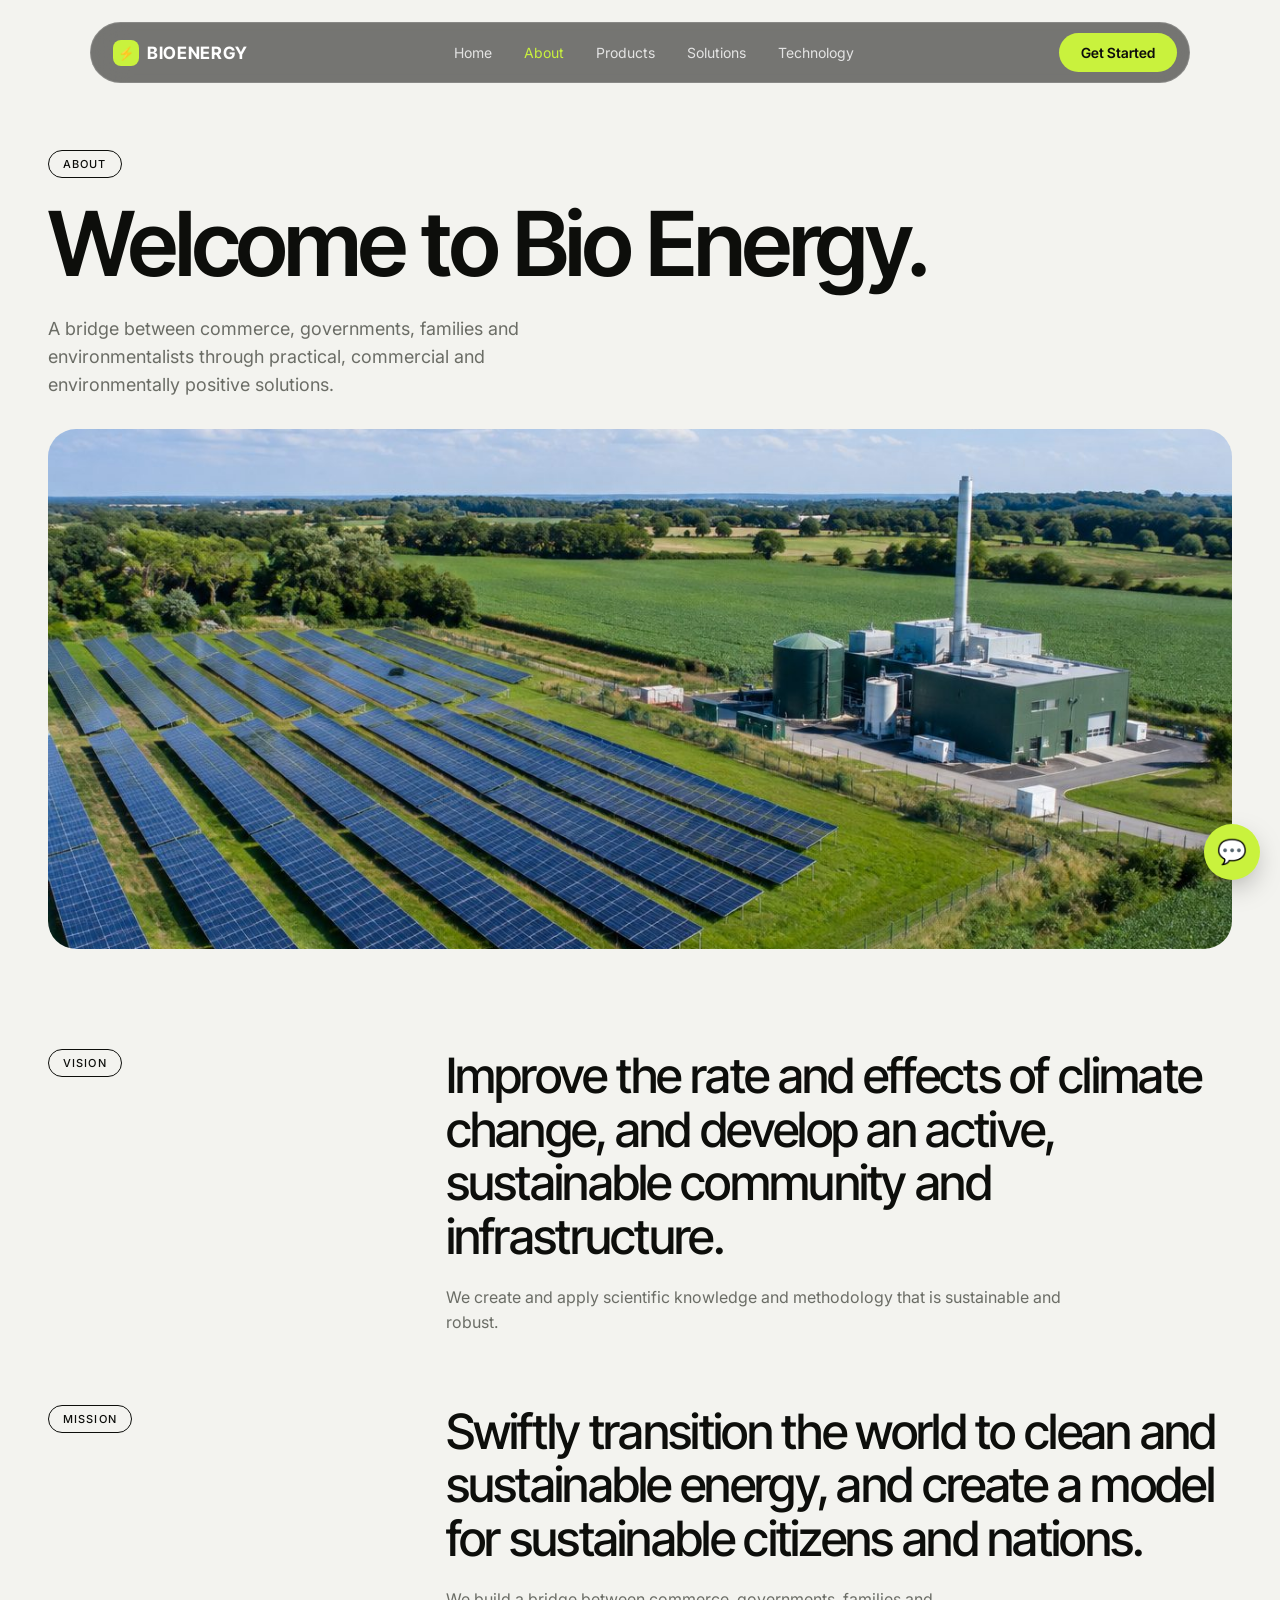
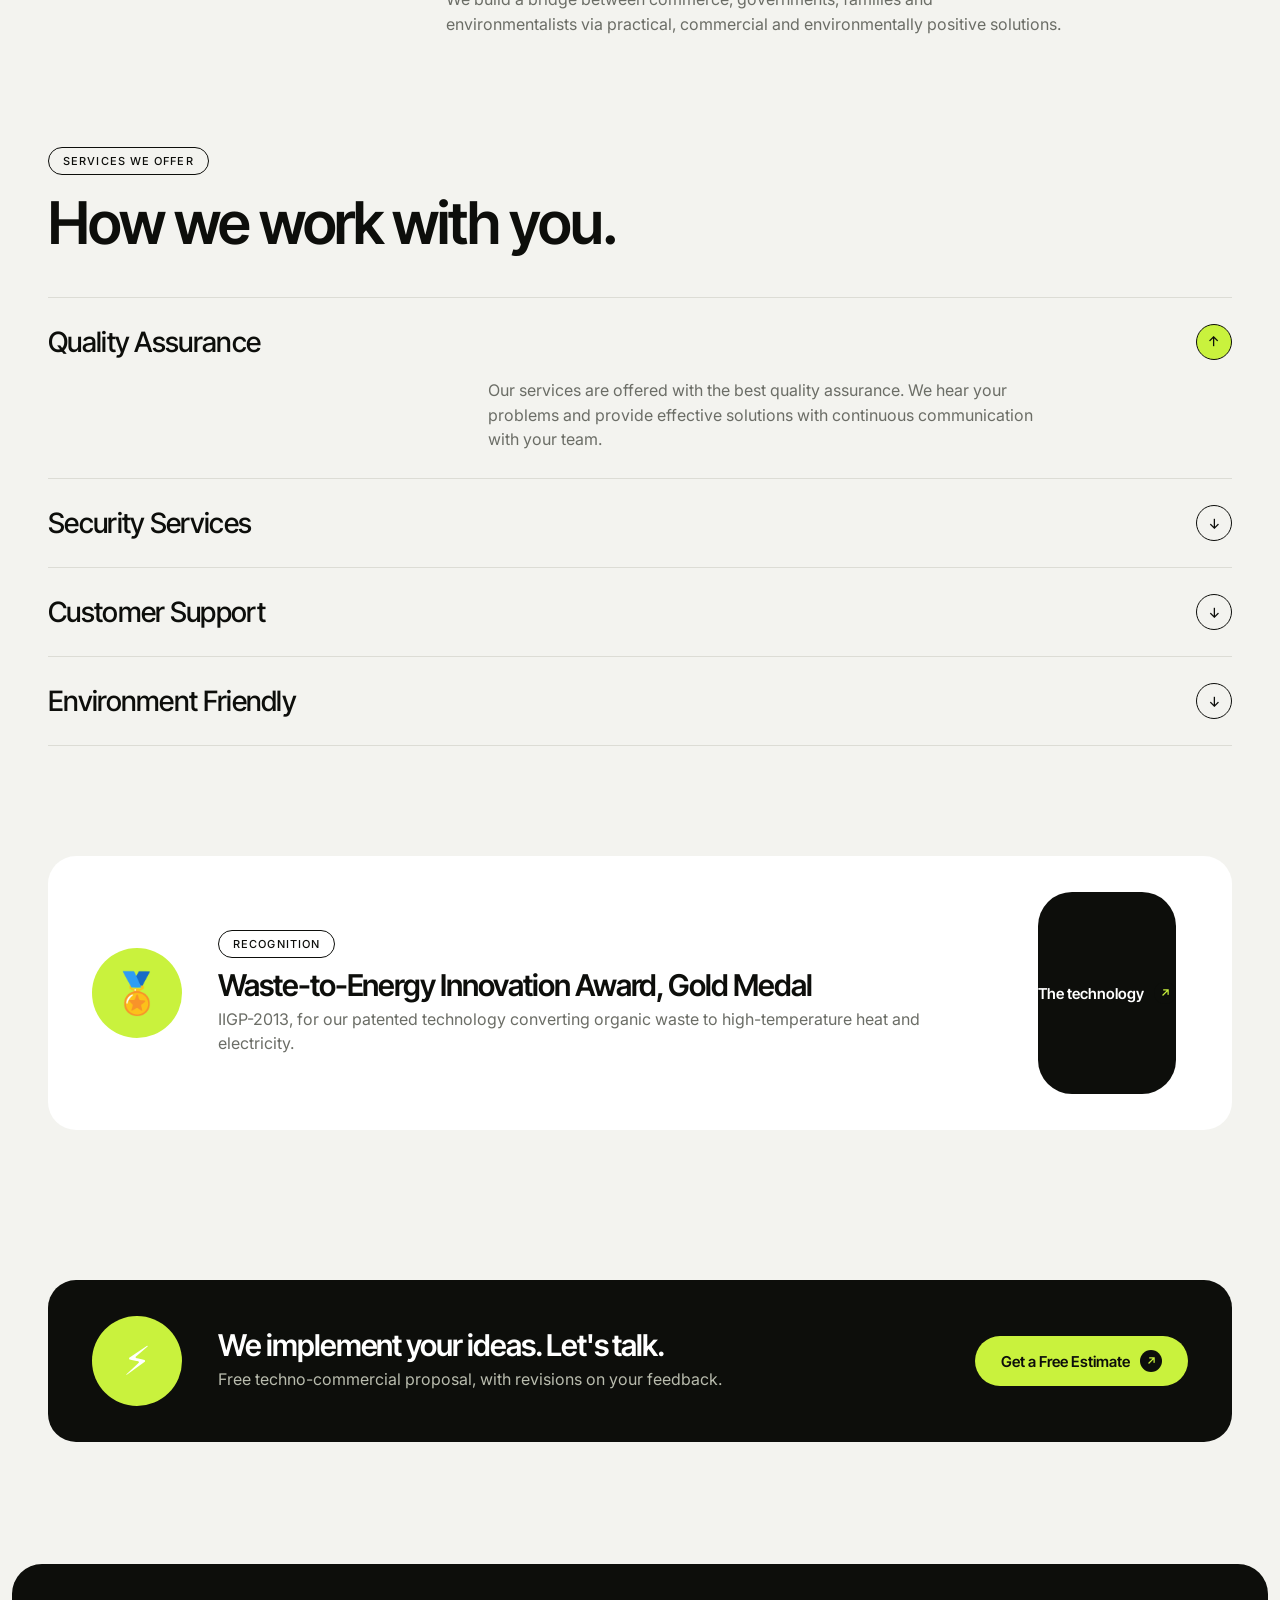
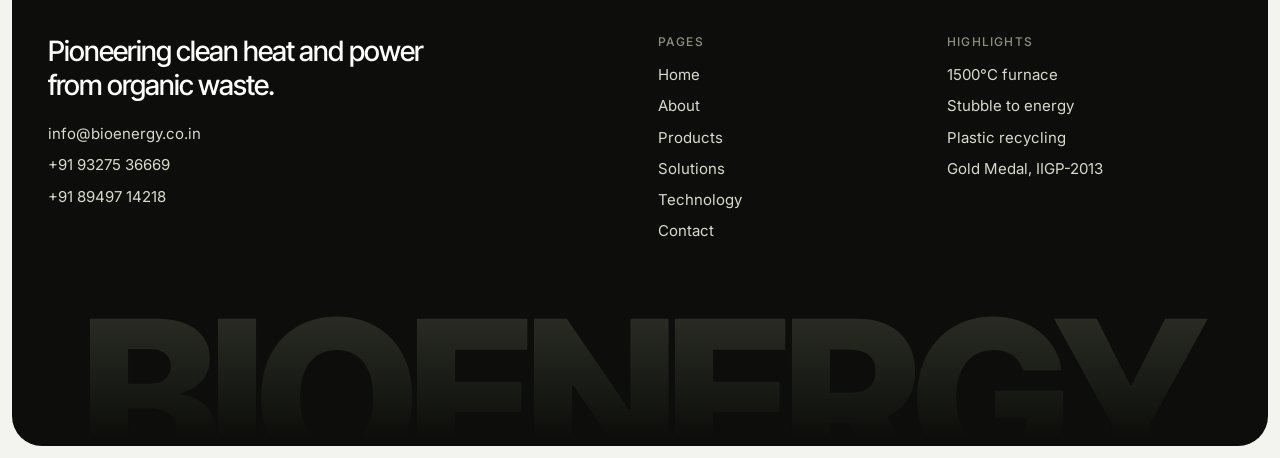
==== about.html @ 510d6e25 "Bioenergy Option B: six-page website redesign Co-Authored-By: Claude Sonnet 5.5 <noreply@anthropic.c" ====
<!DOCTYPE html>
<html lang="en"><head><meta charset="utf-8"><meta name="viewport" content="width=device-width,initial-scale=1">
<title>About | Bioenergy – Option B</title>
<meta name="description" content="Vision, mission and services of Bio Energy.">
<link href="https://fonts.googleapis.com/css2?family=Inter+Tight:wght@500;600;700;800&family=Inter:wght@400;500;600&display=swap" rel="stylesheet">
<link rel="stylesheet" href="styles.css"></head>
<body>
<header class="ph"><div class="w"><span class="chip">About</span><h1>Welcome to Bio Energy.</h1><p>A bridge between commerce, governments, families and environmentalists through practical, commercial and environmentally positive solutions.</p><div class="bigimg" style="background-image:url(img/solar.jpg)"></div></div></header>

<section style="padding-top:60px"><div class="w"><div class="state rv"><div><span class="chip">Vision</span></div><div><h2>Improve the rate and effects of climate change, and develop an active, sustainable community and infrastructure.</h2><p style="color:var(--mut);margin-top:22px;max-width:620px">We create and apply scientific knowledge and methodology that is sustainable and robust.</p></div></div>
<div class="state rv" style="margin-top:70px"><div><span class="chip">Mission</span></div><div><h2>Swiftly transition the world to clean and sustainable energy, and create a model for sustainable citizens and nations.</h2><p style="color:var(--mut);margin-top:22px;max-width:620px">We build a bridge between commerce, governments, families and environmentalists via practical, commercial and environmentally positive solutions.</p></div></div></div></section>
<section style="padding-top:0"><div class="w"><div class="head2"><div><span class="chip">Services we offer</span><h2 style="margin-top:18px">How we work with you.</h2></div></div><div class="rows"><details open><summary>Quality Assurance<span class="tg">↓</span></summary><div class="bd"><span></span><p>Our services are offered with the best quality assurance. We hear your problems and provide effective solutions with continuous communication with your team.</p></div></details><details><summary>Security Services<span class="tg">↓</span></summary><div class="bd"><span></span><p>All your project information is kept confidential and with utmost care. Techno-commercial details are discussed with high reliability and performance.</p></div></details><details><summary>Customer Support<span class="tg">↓</span></summary><div class="bd"><span></span><p>Regular customer support is provided as agreed. Specific solutions for waste management, green buildings and energy efficiency are offered within budget, time and specifications.</p></div></details><details><summary>Environment Friendly<span class="tg">↓</span></summary><div class="bd"><span></span><p>Projects are managed with environment-friendly inputs and materials, meet all green environment requirements and reduce net energy consumption.</p></div></details></div></div></section>
<section style="padding-top:0"><div class="w"><div class="aw rv"><div class="m">🏅</div><div><span class="chip">Recognition</span><h3 style="margin-top:12px">Waste-to-Energy Innovation Award, Gold Medal</h3><p>IIGP-2013, for our patented technology converting organic waste to high-temperature heat and electricity.</p></div><a class="btn dark" href="technology.html">The technology <span class="ar">↗</span></a></div></div></section>
<section style="padding-top:40px"><div class="w"><div class="aw rv" style="background:var(--ink);color:#fff"><div class="m">⚡</div><div><h3>We implement your ideas. Let's talk.</h3><p style="color:#b9bcae">Free techno-commercial proposal, with revisions on your feedback.</p></div><a class="btn lime" href="contact.html">Get a Free Estimate <span class="ar">↗</span></a></div></div></section>
<script src="app.js"></script>
</body></html>
---- styles.css ----
:root{--bg:#f3f3ef;--ink:#0d0e0b;--lime:#c9f23d;--lime2:#b4de22;--mut:#6b6d66;--card:#fff;--line:#dcdcd5;--soft:#e9e9e3}
*{box-sizing:border-box;margin:0;padding:0}
html{scroll-behavior:smooth}
body{font-family:Inter,system-ui,sans-serif;background:var(--bg);color:var(--ink);line-height:1.55;-webkit-font-smoothing:antialiased}
h1,h2,h3,h4,.d{font-family:"Inter Tight",Inter,sans-serif;letter-spacing:-.035em;line-height:1.02;font-weight:600}
a{color:inherit;text-decoration:none}
img{display:block;max-width:100%}
.w{max-width:1240px;margin:0 auto;padding:0 28px}
section{padding:110px 0}
.chip{display:inline-block;padding:6px 14px;border:1px solid var(--ink);border-radius:99px;font:500 11px Inter;letter-spacing:.1em;text-transform:uppercase}
.btn{display:inline-flex;align-items:center;gap:10px;padding:14px 26px;border-radius:99px;font:600 15px "Inter Tight";border:0;cursor:pointer;transition:.25s}
.btn.lime{background:var(--lime);color:var(--ink)}.btn.lime:hover{background:var(--lime2);transform:translateY(-2px)}
.btn.dark{background:var(--ink);color:#fff}.btn.dark:hover{background:#26281f}
.btn.line{border:1.5px solid var(--ink)}.btn.line:hover{background:var(--ink);color:#fff}
.btn .ar{width:22px;height:22px;border-radius:50%;background:var(--ink);color:var(--lime);display:grid;place-items:center;font-size:12px}
/* nav pill */
nav{position:fixed;top:22px;left:50%;transform:translateX(-50%);z-index:50;width:min(1100px,calc(100% - 40px))}
.pill{display:flex;align-items:center;justify-content:space-between;padding:10px 12px 10px 22px;border-radius:99px;background:rgba(13,14,11,.55);backdrop-filter:blur(18px);-webkit-backdrop-filter:blur(18px);border:1px solid rgba(255,255,255,.14);color:#fff}
.logo{display:flex;align-items:center;gap:8px;font:700 17px "Inter Tight";letter-spacing:.04em}
.logo i{width:26px;height:26px;border-radius:8px;background:var(--lime);color:var(--ink);display:grid;place-items:center;font-style:normal;font-size:13px;font-weight:800}
.nl{display:flex;gap:32px;font-size:14px}
.nl a{opacity:.8}.nl a:hover,.nl a.act{opacity:1;color:var(--lime)}
.pill .btn{padding:11px 22px;font-size:14px}
.burger{display:none;background:none;border:0;color:#fff;font-size:24px;padding:0 10px}
/* hero */
.hero{margin:12px;border-radius:30px;position:relative;overflow:hidden;min-height:min(94vh,860px);display:flex;flex-direction:column;justify-content:flex-end;color:#fff;background:linear-gradient(180deg,rgba(0,0,0,.05) 30%,rgba(0,0,0,.6)),url(img/hero.jpg) center/cover}
.giant{position:absolute;top:70px;left:0;right:0;text-align:center;font:800 clamp(70px,19vw,300px)/.85 "Inter Tight";letter-spacing:-.05em;color:rgba(255,255,255,.82);-webkit-mask-image:linear-gradient(#000 35%,transparent 100%);mask-image:linear-gradient(#000 35%,transparent 100%);pointer-events:none;user-select:none}
.hero .in{position:relative;display:flex;justify-content:space-between;align-items:flex-end;gap:30px;padding:0 44px 44px}
.hero h1{font-size:clamp(34px,4.6vw,60px);max-width:640px;margin-bottom:20px;font-weight:600}
.hero p{max-width:520px;color:#e6eadc;font-size:15.5px;margin-bottom:26px}
.badge{width:170px;padding:18px;border-radius:20px;background:rgba(255,255,255,.2);backdrop-filter:blur(14px);border:1px solid rgba(255,255,255,.3);flex:none}
.badge b{display:block;font:600 40px "Inter Tight";letter-spacing:-.04em}
.badge small{font-size:13px;color:#eef3e4}
/* page head */
.ph{padding:150px 0 40px}
.ph h1{font-size:clamp(42px,7vw,96px);max-width:1000px;margin:20px 0 26px;font-weight:600}
.ph p{max-width:560px;color:var(--mut);font-size:18px}
.bigimg{height:clamp(260px,42vw,520px);border-radius:28px;background-size:cover;background-position:center;margin:30px 0 0}
/* statement */
.state{display:grid;grid-template-columns:1fr 2.2fr;gap:40px;align-items:start}
.state h2{font-size:clamp(28px,3.8vw,50px);font-weight:500;line-height:1.1}
.facts{display:flex;gap:12px;flex-wrap:wrap;margin-top:28px}
.facts span{padding:9px 16px;border-radius:99px;background:var(--soft);font-size:14px;font-weight:500}
.panel{display:grid;grid-template-columns:1fr 1.4fr;gap:20px;margin-top:60px;background:#e8e8e2;border-radius:28px;padding:20px}
.panel .a{background:#fff;border-radius:20px;padding:28px;display:flex;flex-direction:column;justify-content:space-between;gap:30px}
.panel .a .ic{width:46px;height:46px;border-radius:50%;background:var(--lime);display:grid;place-items:center;font-size:20px}
.panel .b{padding:20px 20px 20px 10px}
.panel .b small{color:var(--mut)}
.panel .b .n{font:600 clamp(70px,10vw,140px)/1 "Inter Tight";letter-spacing:-.06em;margin:6px 0 10px}
.panel .b p{color:var(--mut);max-width:520px;font-size:15px}
/* rows */
.rows{border-top:1px solid var(--line)}
details{border-bottom:1px solid var(--line);padding:26px 0}
summary{list-style:none;cursor:pointer;display:flex;justify-content:space-between;align-items:center;gap:20px;font:500 clamp(20px,2.2vw,28px) "Inter Tight";letter-spacing:-.025em}
summary::-webkit-details-marker{display:none}
summary .tg{width:36px;height:36px;flex:none;border-radius:50%;border:1px solid var(--ink);display:grid;place-items:center;font-size:14px;transition:.3s}
details[open] summary .tg{background:var(--lime);transform:rotate(180deg)}
details .bd{display:grid;grid-template-columns:1fr 1.4fr;gap:40px;padding-top:18px;color:var(--mut);max-width:1000px}
details .bd p{font-size:16px}
.head2{display:flex;justify-content:space-between;align-items:flex-end;gap:30px;margin-bottom:44px;flex-wrap:wrap}
.head2 h2{font-size:clamp(34px,4.6vw,64px);max-width:700px;font-weight:600}
/* cards strip */
.strip{display:flex;gap:16px;overflow-x:auto;scroll-snap-type:x mandatory;padding-bottom:10px}
.strip::-webkit-scrollbar{height:0}
.pc{flex:0 0 clamp(240px,26vw,300px);height:380px;border-radius:22px;position:relative;overflow:hidden;scroll-snap-align:start;color:#fff;background:#222}
.pc img{position:absolute;inset:0;width:100%;height:100%;object-fit:cover;transition:transform .8s}
.pc:hover img{transform:scale(1.06)}
.pc:after{content:"";position:absolute;inset:0;background:linear-gradient(transparent 50%,rgba(0,0,0,.75))}
.pc div{position:absolute;left:20px;right:20px;bottom:18px;z-index:2;font:500 18px "Inter Tight";letter-spacing:-.02em;line-height:1.15}
.pc small{display:block;font:400 12.5px Inter;opacity:.8;margin-top:6px;letter-spacing:0}
/* dark calc */
.dark{background:var(--ink);color:#fff;border-radius:34px;margin:0 12px;padding:90px 0}
.dark .chip{border-color:#fff}
.dark h2{font-size:clamp(34px,4.6vw,64px);margin:18px 0 14px}
.dark .lead{color:#b9bcae;max-width:520px}
.cg{display:grid;grid-template-columns:1fr 1.1fr;gap:60px;margin-top:50px;align-items:center}
.cg label{display:flex;justify-content:space-between;font:500 15px "Inter Tight";margin-bottom:12px}
.cg label b{color:var(--lime);font-size:28px;letter-spacing:-.03em}
input[type=range]{width:100%;accent-color:var(--lime);height:6px}
select,input[type=text],input[type=email],input[type=tel],textarea{width:100%;padding:16px 18px;border-radius:14px;border:1px solid var(--line);font:inherit;background:#fff;color:var(--ink);margin-bottom:12px}
.dark select{background:#1c1d18;border-color:#33352c;color:#fff}
select:focus,input:focus,textarea:focus{outline:2px solid var(--lime);outline-offset:1px}
.rs{display:grid;grid-template-columns:1fr 1fr;gap:12px}
.rs div{background:#1c1d18;border-radius:20px;padding:24px}
.rs b{display:block;font:600 clamp(30px,3.4vw,44px) "Inter Tight";letter-spacing:-.04em;color:var(--lime)}
.rs small{color:#a9ac9d;font-size:13px}
.note{font-size:12px;color:#8c8f80;margin-top:16px}
/* award */
.aw{display:grid;grid-template-columns:auto 1fr auto;gap:36px;align-items:center;background:#fff;border-radius:28px;padding:36px 44px}
.aw .m{width:90px;height:90px;border-radius:50%;background:var(--lime);display:grid;place-items:center;font-size:40px}
.aw h3{font-size:30px;margin-bottom:6px}.aw p{color:var(--mut)}
/* rows for products */
.item{display:grid;grid-template-columns:1fr 1fr;gap:56px;align-items:center;padding:56px 0;border-top:1px solid var(--line)}
.item:nth-child(even) .im{order:2}
.im{aspect-ratio:1/.8;border-radius:26px;overflow:hidden;background:#222}
.im img{width:100%;height:100%;object-fit:cover;transition:transform .8s}.im:hover img{transform:scale(1.05)}
.item .t{display:grid;gap:18px;align-content:center}
.item h2{font-size:clamp(30px,3.6vw,50px)}
.item p{color:var(--mut);font-size:16.5px}
.ul{list-style:none;display:grid;gap:10px}
.ul li{display:flex;gap:12px;font-weight:500}
.ul li:before{content:"";flex:none;width:8px;height:8px;border-radius:50%;background:var(--lime);border:1.5px solid var(--ink);margin-top:9px}
.tags{display:flex;flex-wrap:wrap;gap:8px}.tags span{padding:7px 14px;border-radius:99px;background:var(--soft);font-size:13.5px;font-weight:500}
.sp{display:grid;grid-template-columns:repeat(3,1fr);gap:10px}
.sp div{background:#fff;border-radius:16px;padding:16px}.sp b{display:block;font:600 24px "Inter Tight";letter-spacing:-.03em}.sp small{color:var(--mut);font-size:12.5px}
.tabs{display:flex;gap:8px;flex-wrap:wrap;margin-top:36px}
.tabs a{padding:10px 20px;border-radius:99px;border:1px solid var(--ink);font:500 14px "Inter Tight"}.tabs a:hover{background:var(--ink);color:#fff}
/* tech */
.spec{display:grid;grid-template-columns:repeat(4,1fr);gap:14px;margin-top:50px}
.spec div{background:#fff;border-radius:22px;padding:28px}
.spec b{display:block;font:600 clamp(34px,4vw,54px) "Inter Tight";letter-spacing:-.05em}
.spec small{color:var(--mut)}
.flow{display:grid;grid-template-columns:1fr auto 1.2fr auto 1fr;gap:16px;align-items:center;margin-top:50px}
.fn{background:#fff;border-radius:24px;padding:28px;text-align:center}
.fn.hi{background:var(--ink);color:#fff}
.fn .e{font-size:38px}.fn h3{font-size:22px;margin:8px 0 4px}.fn small{color:var(--mut)}.fn.hi small{color:#b9bcae}
.ga{height:10px;border-radius:99px;background:linear-gradient(90deg,#4f8cff,#25b14b,#ffb020,#ef4444);margin:14px 0 6px}
.ar2{font-size:28px;color:var(--ink)}
.cmp{width:100%;border-collapse:collapse;margin-top:40px;background:#fff;border-radius:24px;overflow:hidden}
.cmp th,.cmp td{padding:20px 26px;text-align:left;border-bottom:1px solid var(--line)}
.cmp th{font:500 12px Inter;letter-spacing:.1em;text-transform:uppercase;color:var(--mut)}
.cmp td.h{background:#f1fbc9;font-weight:600}.cmp tr:last-child td{border:0}
/* contact */
.cg2{display:grid;grid-template-columns:1fr 1.2fr;gap:56px}
.ci{display:grid;gap:12px;align-content:start;margin-top:30px}
.cb{display:flex;align-items:center;gap:16px;padding:20px 22px;background:#fff;border-radius:20px;transition:.25s}.cb:hover{transform:translateX(5px)}
.cb i{width:46px;height:46px;border-radius:50%;background:var(--lime);display:grid;place-items:center;font-style:normal}
.cb b{display:block;font:500 17px "Inter Tight"}.cb small{color:var(--mut)}
.form{background:#fff;border-radius:28px;padding:36px}
.form h3{font-size:30px;margin-bottom:20px}.row2{display:grid;grid-template-columns:1fr 1fr;gap:12px}.form .btn{width:100%;justify-content:center}
.thanks{text-align:center;padding:40px 10px}.thanks .ok{width:70px;height:70px;border-radius:50%;background:var(--lime);display:grid;place-items:center;font-size:30px;margin:0 auto 16px}
/* footer */
footer{background:var(--ink);color:#fff;margin:12px;border-radius:30px;padding:70px 0 0;overflow:hidden}
.ft{display:grid;grid-template-columns:1.6fr .7fr .8fr;gap:40px}
.ft h4{font:500 28px "Inter Tight";max-width:420px;margin-bottom:20px}
.ft h5{font:500 12px Inter;letter-spacing:.1em;text-transform:uppercase;color:#8c8f80;margin-bottom:14px}
.ft a{display:block;margin-bottom:8px;font-size:15px;color:#d8dbcc}.ft a:hover{color:var(--lime)}
.fg{font:800 clamp(70px,17vw,250px)/.8 "Inter Tight";letter-spacing:-.05em;text-align:center;margin-top:60px;height:.62em;overflow:hidden;color:#2b2d25;-webkit-mask-image:linear-gradient(#000,transparent 95%);mask-image:linear-gradient(#000,transparent 95%)}
.wa{position:fixed;right:20px;bottom:20px;z-index:60;width:56px;height:56px;border-radius:50%;background:var(--lime);display:grid;place-items:center;font-size:24px;box-shadow:0 10px 30px -8px rgba(0,0,0,.4)}
.rv{opacity:0;transform:translateY(26px);transition:.8s cubic-bezier(.2,.7,.2,1)}.rv.in{opacity:1;transform:none}
@media(max-width:900px){
 section{padding:70px 0}.nl{display:none;position:absolute;top:62px;left:0;right:0;flex-direction:column;gap:16px;padding:22px;border-radius:24px;background:rgba(13,14,11,.92)}.nl.o{display:flex}.burger{display:block}.pill .btn{display:none}
 .hero .in{flex-direction:column;align-items:flex-start;padding:0 24px 28px}.badge{width:auto}
 .state,.panel,.cg,.item,.cg2,.aw,.ft,.flow,.details .bd{grid-template-columns:1fr}
 details .bd{grid-template-columns:1fr;gap:12px}.spec{grid-template-columns:1fr 1fr}.ar2{transform:rotate(90deg);text-align:center}
 .item:nth-child(even) .im{order:0}.aw{padding:26px;text-align:center}.aw .m{margin:auto}.dark{margin:0 8px}.form{padding:24px}.row2{grid-template-columns:1fr}
}
@media(prefers-reduced-motion:reduce){*{transition:none!important;animation:none!important}.rv{opacity:1;transform:none}}
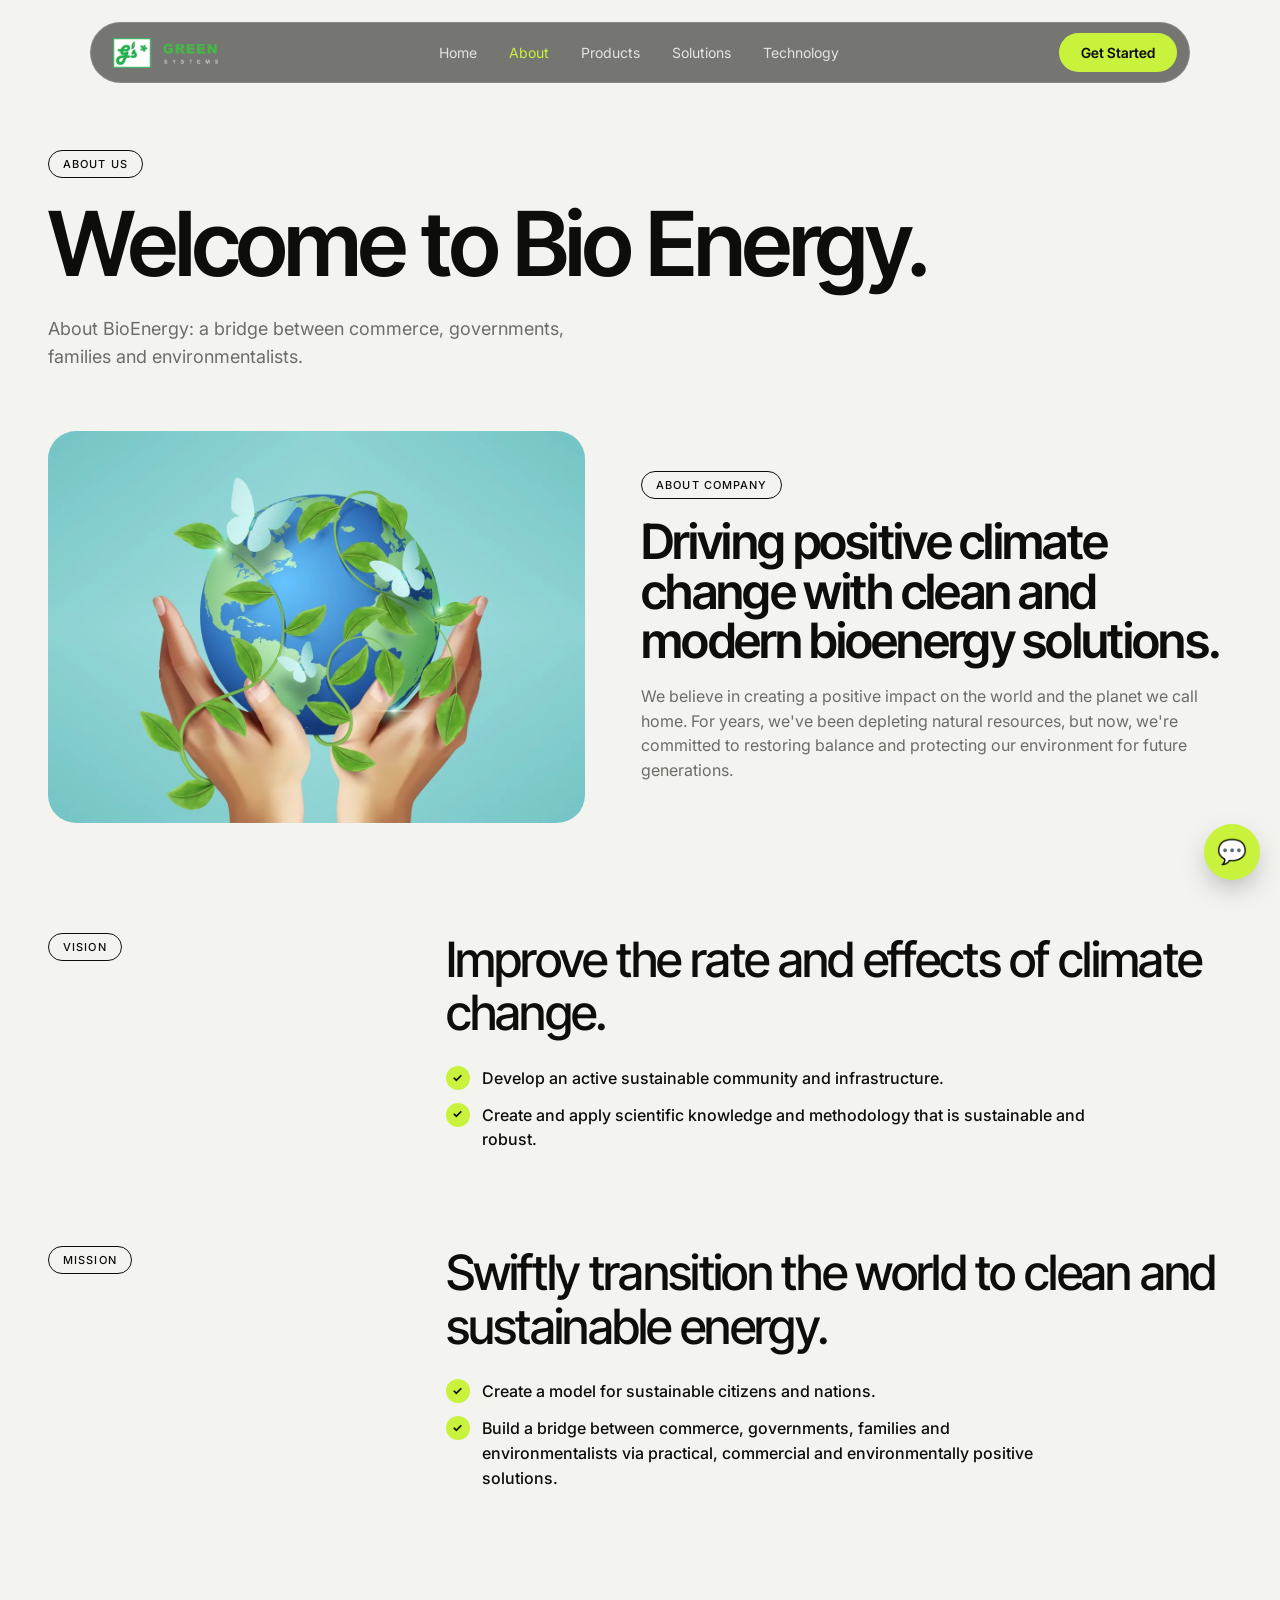
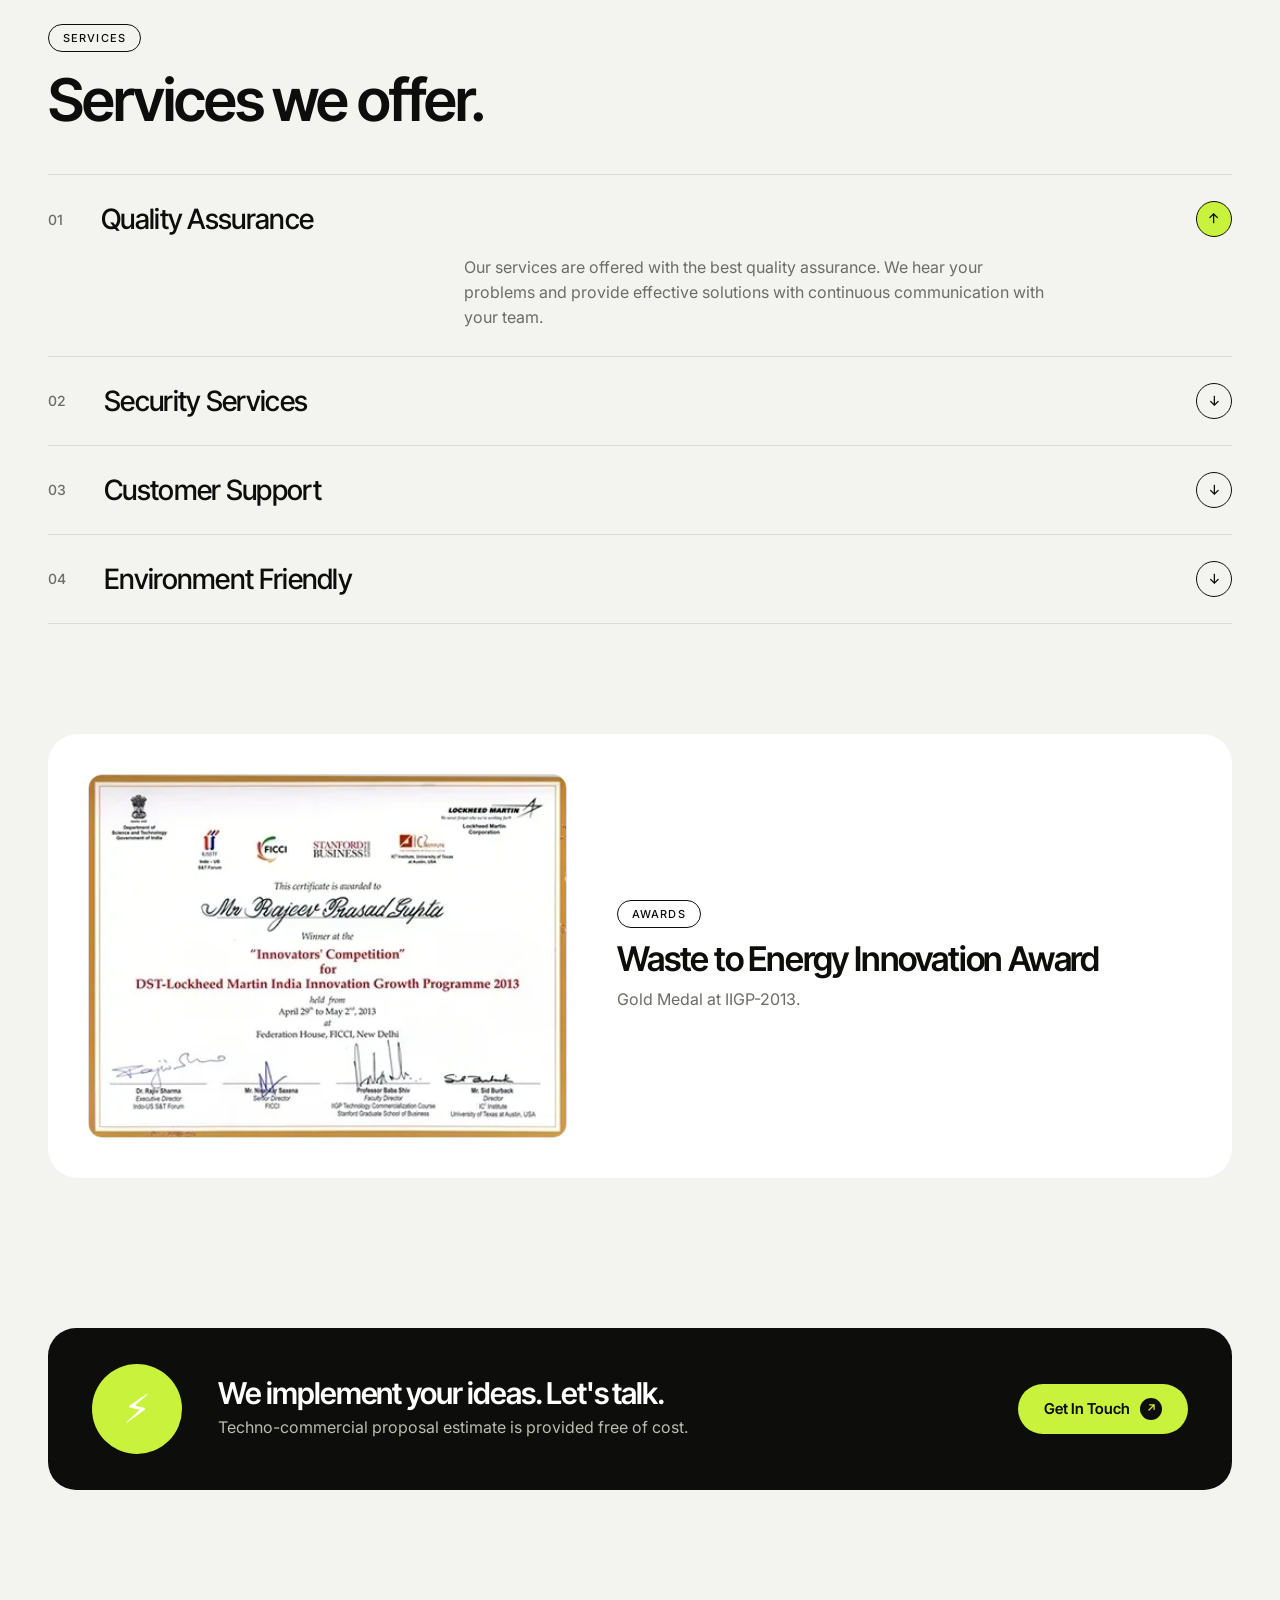
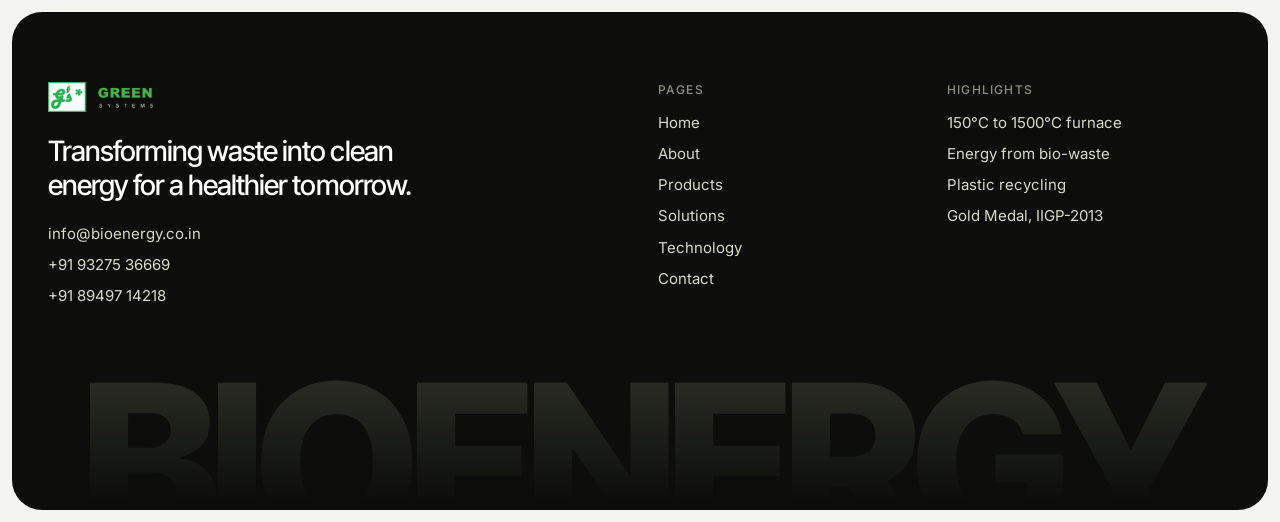
==== commit 2e19d0db: "Add original bioenergy.co.in content, logo and images to Option B Co-Authored-By: Claude Sonnet 5.5 " ====
--- a/about.html
+++ b/about.html
@@ -1,16 +1,18 @@
 <!DOCTYPE html>
 <html lang="en"><head><meta charset="utf-8"><meta name="viewport" content="width=device-width,initial-scale=1">
-<title>About | Bioenergy – Option B</title>
-<meta name="description" content="Vision, mission and services of Bio Energy.">
+<title>About Us | Green Systems – Bio Energy</title>
+<meta name="description" content="Vision, mission and services of Green Systems – Bio Energy.">
+<link rel="icon" href="img/o/logo.png">
 <link href="https://fonts.googleapis.com/css2?family=Inter+Tight:wght@500;600;700;800&family=Inter:wght@400;500;600&display=swap" rel="stylesheet">
-<link rel="stylesheet" href="styles.css"></head>
+<link rel="stylesheet" href="styles.css"><link rel="stylesheet" href="extra.css"></head>
 <body>
-<header class="ph"><div class="w"><span class="chip">About</span><h1>Welcome to Bio Energy.</h1><p>A bridge between commerce, governments, families and environmentalists through practical, commercial and environmentally positive solutions.</p><div class="bigimg" style="background-image:url(img/solar.jpg)"></div></div></header>
+<header class="ph"><div class="w"><span class="chip">About us</span><h1>Welcome to Bio Energy.</h1><p>About BioEnergy: a bridge between commerce, governments, families and environmentalists.</p></div></header>
 
-<section style="padding-top:60px"><div class="w"><div class="state rv"><div><span class="chip">Vision</span></div><div><h2>Improve the rate and effects of climate change, and develop an active, sustainable community and infrastructure.</h2><p style="color:var(--mut);margin-top:22px;max-width:620px">We create and apply scientific knowledge and methodology that is sustainable and robust.</p></div></div>
-<div class="state rv" style="margin-top:70px"><div><span class="chip">Mission</span></div><div><h2>Swiftly transition the world to clean and sustainable energy, and create a model for sustainable citizens and nations.</h2><p style="color:var(--mut);margin-top:22px;max-width:620px">We build a bridge between commerce, governments, families and environmentalists via practical, commercial and environmentally positive solutions.</p></div></div></div></section>
-<section style="padding-top:0"><div class="w"><div class="head2"><div><span class="chip">Services we offer</span><h2 style="margin-top:18px">How we work with you.</h2></div></div><div class="rows"><details open><summary>Quality Assurance<span class="tg">↓</span></summary><div class="bd"><span></span><p>Our services are offered with the best quality assurance. We hear your problems and provide effective solutions with continuous communication with your team.</p></div></details><details><summary>Security Services<span class="tg">↓</span></summary><div class="bd"><span></span><p>All your project information is kept confidential and with utmost care. Techno-commercial details are discussed with high reliability and performance.</p></div></details><details><summary>Customer Support<span class="tg">↓</span></summary><div class="bd"><span></span><p>Regular customer support is provided as agreed. Specific solutions for waste management, green buildings and energy efficiency are offered within budget, time and specifications.</p></div></details><details><summary>Environment Friendly<span class="tg">↓</span></summary><div class="bd"><span></span><p>Projects are managed with environment-friendly inputs and materials, meet all green environment requirements and reduce net energy consumption.</p></div></details></div></div></section>
-<section style="padding-top:0"><div class="w"><div class="aw rv"><div class="m">🏅</div><div><span class="chip">Recognition</span><h3 style="margin-top:12px">Waste-to-Energy Innovation Award, Gold Medal</h3><p>IIGP-2013, for our patented technology converting organic waste to high-temperature heat and electricity.</p></div><a class="btn dark" href="technology.html">The technology <span class="ar">↗</span></a></div></div></section>
-<section style="padding-top:40px"><div class="w"><div class="aw rv" style="background:var(--ink);color:#fff"><div class="m">⚡</div><div><h3>We implement your ideas. Let's talk.</h3><p style="color:#b9bcae">Free techno-commercial proposal, with revisions on your feedback.</p></div><a class="btn lime" href="contact.html">Get a Free Estimate <span class="ar">↗</span></a></div></div></section>
+<section style="padding-top:20px"><div class="w"><div class="about2 rv"><div class="im2"><img src="img/o/about-hands.webp" alt="Hands holding the earth" loading="lazy"></div><div><span class="chip">About company</span><h2 style="font-size:clamp(30px,3.8vw,50px);margin:18px 0">Driving positive climate change with clean and modern bioenergy solutions.</h2><p style="color:var(--mut)">We believe in creating a positive impact on the world and the planet we call home. For years, we've been depleting natural resources, but now, we're committed to restoring balance and protecting our environment for future generations.</p></div></div></div></section>
+<section style="padding-top:0"><div class="w"><div class="state rv"><div><span class="chip">Vision</span></div><div><h2>Improve the rate and effects of climate change.</h2><ul class="checks" style="margin-top:26px;max-width:640px"><li>Develop an active sustainable community and infrastructure.</li><li>Create and apply scientific knowledge and methodology that is sustainable and robust.</li></ul></div></div>
+<div class="state rv" style="margin-top:70px"><div><span class="chip">Mission</span></div><div><h2>Swiftly transition the world to clean and sustainable energy.</h2><ul class="checks" style="margin-top:26px;max-width:640px"><li>Create a model for sustainable citizens and nations.</li><li>Build a bridge between commerce, governments, families and environmentalists via practical, commercial and environmentally positive solutions.</li></ul></div></div></div></section>
+<section style="padding-top:0"><div class="w"><div class="head2"><div><span class="chip">Services</span><h2 style="margin-top:18px">Services we offer.</h2></div></div><div class="rows stp"><details open><summary><span class="n">01</span><span class="t">Quality Assurance</span><span class="tg">↓</span></summary><div class="bd"><span></span><p>Our services are offered with the best quality assurance. We hear your problems and provide effective solutions with continuous communication with your team.</p></div></details><details><summary><span class="n">02</span><span class="t">Security Services</span><span class="tg">↓</span></summary><div class="bd"><span></span><p>All your project information is kept confidential and with utmost care. Techno-commercial details are discussed with high reliability and performance.</p></div></details><details><summary><span class="n">03</span><span class="t">Customer Support</span><span class="tg">↓</span></summary><div class="bd"><span></span><p>Regular customer support is provided as per the agreed requirements. Specific solutions for waste management, green buildings and energy efficiency are offered within budget, time and specifications.</p></div></details><details><summary><span class="n">04</span><span class="t">Environment Friendly</span><span class="tg">↓</span></summary><div class="bd"><span></span><p>Projects are managed with environment friendly inputs and materials. They will meet all the green environment requirements and reduce net energy consumption.</p></div></details></div></div></section>
+<section style="padding-top:0"><div class="w"><div class="cert rv"><img src="img/o/certificate.webp" alt="Certificate: DST-Lockheed Martin India Innovation Growth Programme 2013" loading="lazy"><div><span class="chip">Awards</span><h3>Waste to Energy Innovation Award</h3><p>Gold Medal at IIGP-2013.</p></div></div></div></section>
+<section style="padding-top:40px"><div class="w"><div class="aw rv" style="background:var(--ink);color:#fff"><div class="m">⚡</div><div><h3>We implement your ideas. Let's talk.</h3><p style="color:#b9bcae">Techno-commercial proposal estimate is provided free of cost.</p></div><a class="btn lime" href="contact.html">Get In Touch <span class="ar">↗</span></a></div></div></section>
 <script src="app.js"></script>
 </body></html>
--- a/extra.css
+++ b/extra.css
@@ -0,0 +1,36 @@
+.logo img{height:30px;width:auto;display:block}
+.about2{display:grid;grid-template-columns:1fr 1.1fr;gap:56px;align-items:center}
+.im2{border-radius:28px;overflow:hidden;background:#fff}.im2 img{width:100%}
+.checks{list-style:none;display:grid;gap:12px;margin:24px 0}
+.checks li{display:flex;gap:12px;font-weight:500}
+.checks li:before{content:"✓";flex:none;width:24px;height:24px;border-radius:50%;background:var(--lime);display:grid;place-items:center;font-size:12px;font-weight:700}
+.est{display:flex;justify-content:space-between;align-items:center;gap:24px;flex-wrap:wrap;background:var(--ink);color:#fff;border-radius:28px;padding:34px 40px;margin-top:56px}
+.est h3{font-size:30px}.est p{color:#b9bcae;margin-top:4px}
+.slides{display:grid;grid-template-columns:1.2fr 1fr 1fr 1fr;gap:16px;margin-top:16px}
+.sl{background:#fff;border-radius:22px;padding:26px}.sl h3{font-size:22px;margin-bottom:8px}.sl p{color:var(--mut);font-size:14.5px}
+.sl.img{padding:0;overflow:hidden;background:#14264a;display:grid;place-items:center}.sl.img img{width:100%;height:auto;object-fit:contain}
+.objs{display:grid;grid-template-columns:repeat(3,1fr);gap:18px}
+.oc{background:#fff;border-radius:24px;overflow:hidden;display:flex;flex-direction:column}
+.oc img{aspect-ratio:16/10;object-fit:cover;width:100%}.oc div{padding:26px}.oc h3{font-size:23px;margin-bottom:10px}.oc p{color:var(--mut);font-size:15px}
+.stp .bd{grid-template-columns:.9fr 1.4fr;align-items:center}
+.stp .bd img{width:100%;border-radius:18px;aspect-ratio:16/9;object-fit:cover}
+.stp summary .n{font:500 14px Inter;color:var(--mut);margin-right:18px;letter-spacing:0}
+.stp summary span.t{flex:1}
+.cert{display:grid;grid-template-columns:1fr 1.2fr;gap:50px;align-items:center;background:#fff;border-radius:30px;padding:40px}
+.cert img{border-radius:14px;border:1px solid var(--line);width:100%}
+.cert h3{font-size:34px;margin:14px 0 10px}.cert p{color:var(--mut)}
+.adv{display:grid;grid-template-columns:repeat(3,1fr);gap:18px}
+.ac{background:#fff;border-radius:24px;overflow:hidden}
+.ac img{width:100%;aspect-ratio:16/11;object-fit:contain;background:#f7f8f3;padding:6px}
+.ac div{padding:24px}.ac h3{font-size:21px;margin-bottom:8px}.ac p{color:var(--mut);font-size:14.5px}
+.prodrow{padding:60px 0;border-top:1px solid var(--line);display:grid;gap:26px;scroll-margin-top:90px}
+.banner{background:#fff;border-radius:24px;padding:14px}.banner img{width:100%;border-radius:12px}
+.pcols{display:grid;grid-template-columns:1fr 1.3fr;gap:50px}
+.pcols h2{font-size:clamp(30px,3.6vw,50px);margin:14px 0}.pcols p{color:var(--mut);margin-bottom:14px}
+.sq{background:#fff;border-radius:24px;padding:20px}.sq img{width:100%;border-radius:12px}
+.trow{display:grid;grid-template-columns:1fr 1.2fr;gap:50px;align-items:center;padding:50px 0;border-top:1px solid var(--line)}
+.trow.flip .tim{order:2}
+.tim{background:#fff;border-radius:24px;padding:18px}.tim img{width:100%;border-radius:12px}
+.trow h2{font-size:clamp(28px,3.4vw,46px);margin:14px 0}.trow p{color:var(--mut);margin-bottom:12px}
+.note2{font-size:13px;color:var(--mut)}
+@media(max-width:900px){.about2,.pcols,.trow,.cert,.slides,.objs,.adv,.stp .bd{grid-template-columns:1fr}.trow.flip .tim{order:0}.est{padding:26px}.cert{padding:24px}}
